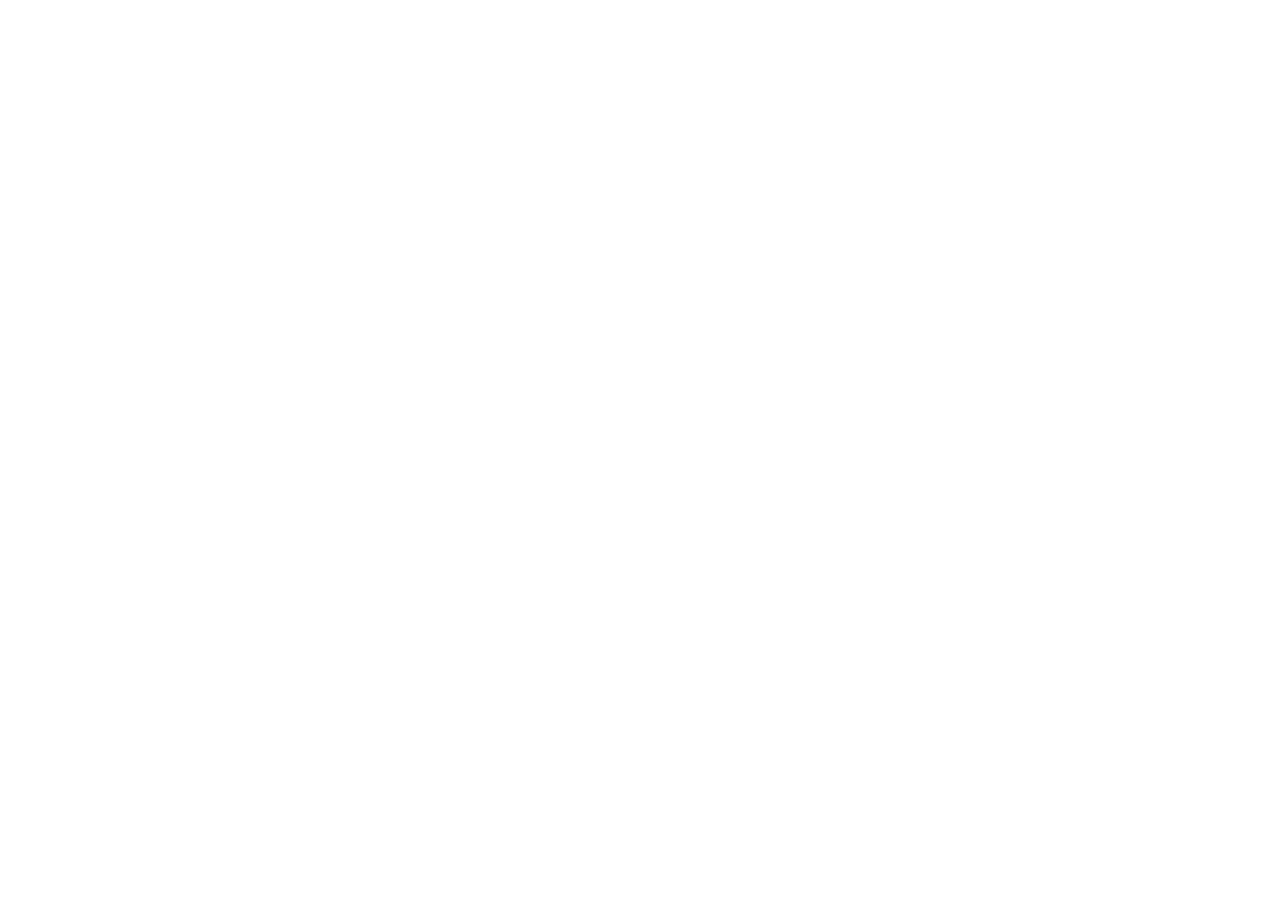
==== app.html @ 73c77e97 "Iniciando o projeto do app mata mosquito em Javascript pela Udemy." ====
<!DOCTYPE html>
<html lang="pt-br">
<head>
    <meta charset="UTF-8">
    <meta name="viewport" content="width=device-width, initial-scale=1.0">
    <title>Mata mosquito</title>
</head>
<!-- O "onresize=""" serve para que a função ajustaTamanhoPalcoJogo() será chamada, ajustando os valores de altura e largura para corresponderem ao novo tamanho da tela -->
<body onresize="ajustaTamanhoPalcoJogo()">
    

    <script src="jogo.js"></script>
</body>
</html>
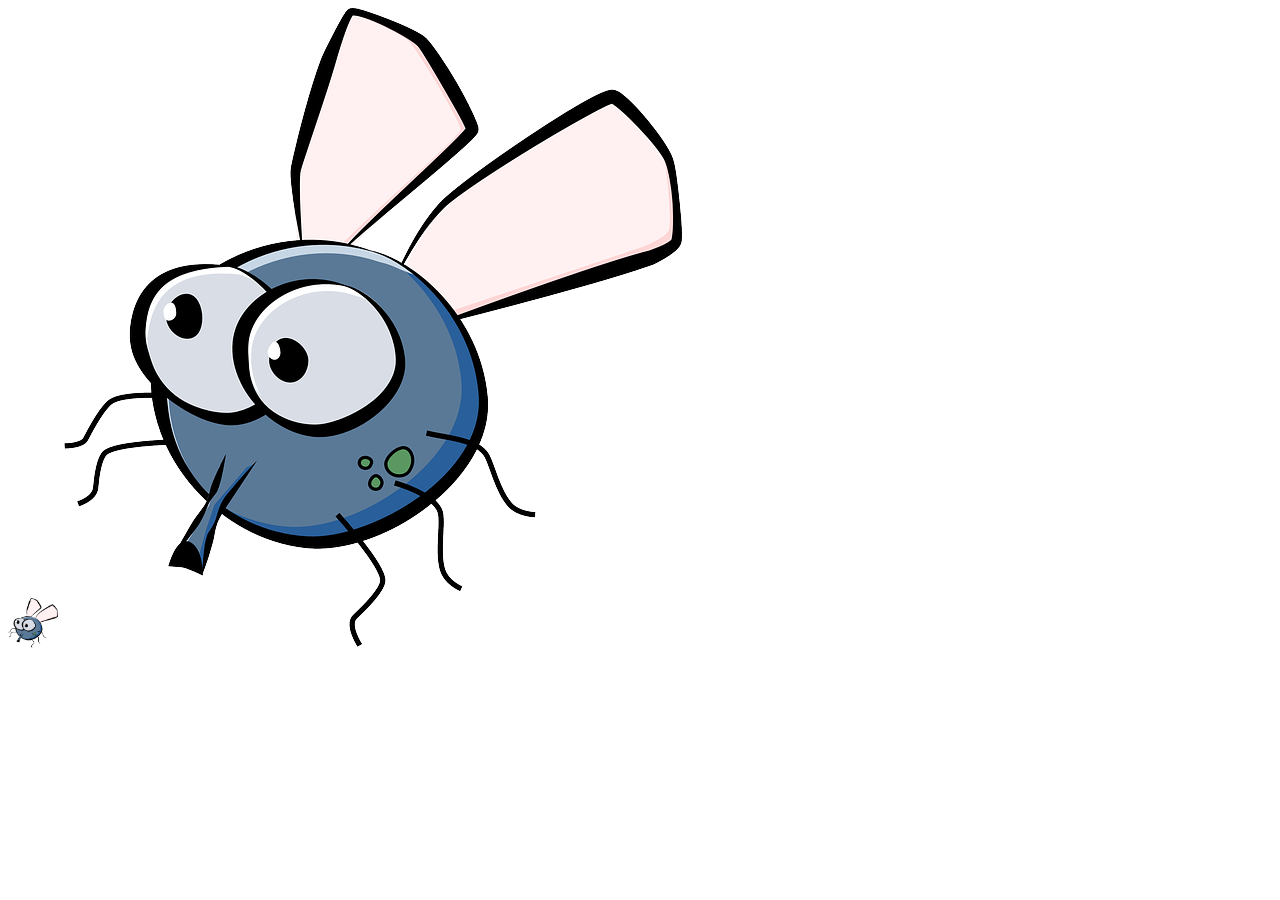
==== commit a9939215: "Gerando posições randomicas no JS para o app mata mosquito." ====
--- a/app.html
+++ b/app.html
@@ -4,11 +4,16 @@
     <meta charset="UTF-8">
     <meta name="viewport" content="width=device-width, initial-scale=1.0">
     <title>Mata mosquito</title>
+    <link rel="stylesheet" href="style.css">
 </head>
 <!-- O "onresize=""" serve para que a função ajustaTamanhoPalcoJogo() será chamada, ajustando os valores de altura e largura para corresponderem ao novo tamanho da tela -->
 <body onresize="ajustaTamanhoPalcoJogo()">
     
+    <img src="imagens/mosca.png" class="mosquito1" alt="mosquito">
 
     <script src="jogo.js"></script>
+    <script>
+        posicaoRandomica()
+    </script>
 </body>
 </html>--- a/style.css
+++ b/style.css
@@ -0,0 +1,6 @@
+@charset "UTF-8";
+
+.mosquito1{
+    width: 50px;
+    height: 50px;
+}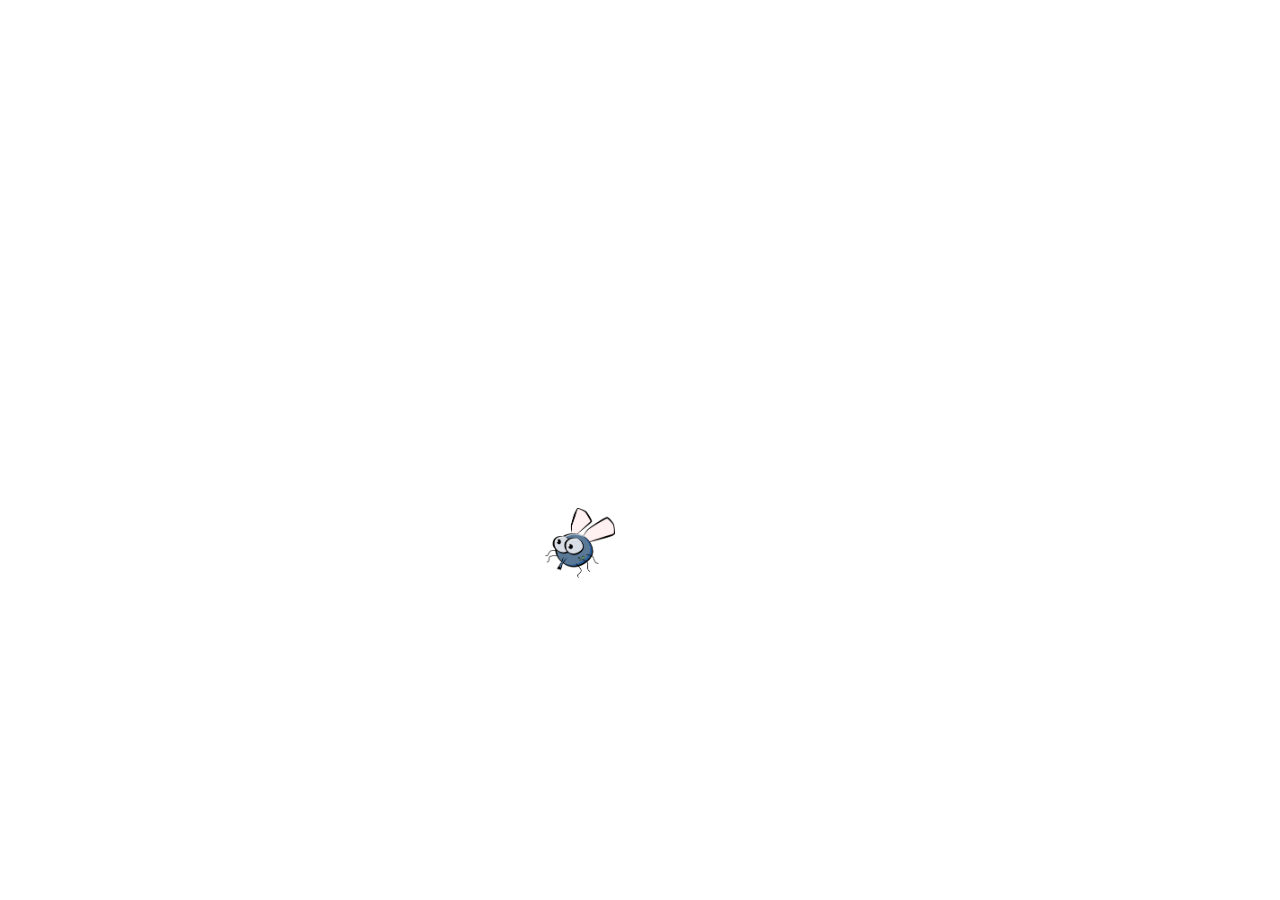
==== commit 811d88bd: "Posições randomicas para o mosquito." ====
--- a/app.html
+++ b/app.html
@@ -8,8 +8,6 @@
 </head>
 <!-- O "onresize=""" serve para que a função ajustaTamanhoPalcoJogo() será chamada, ajustando os valores de altura e largura para corresponderem ao novo tamanho da tela -->
 <body onresize="ajustaTamanhoPalcoJogo()">
-    
-    <img src="imagens/mosca.png" class="mosquito1" alt="mosquito">
 
     <script src="jogo.js"></script>
     <script>
--- a/style.css
+++ b/style.css
@@ -3,4 +3,14 @@
 .mosquito1{
     width: 50px;
     height: 50px;
+}
+
+.mosquito2{
+    width: 70px;
+    height: 70px;
+}
+
+.mosquito3{
+    width: 90px;
+    height: 90px;
 }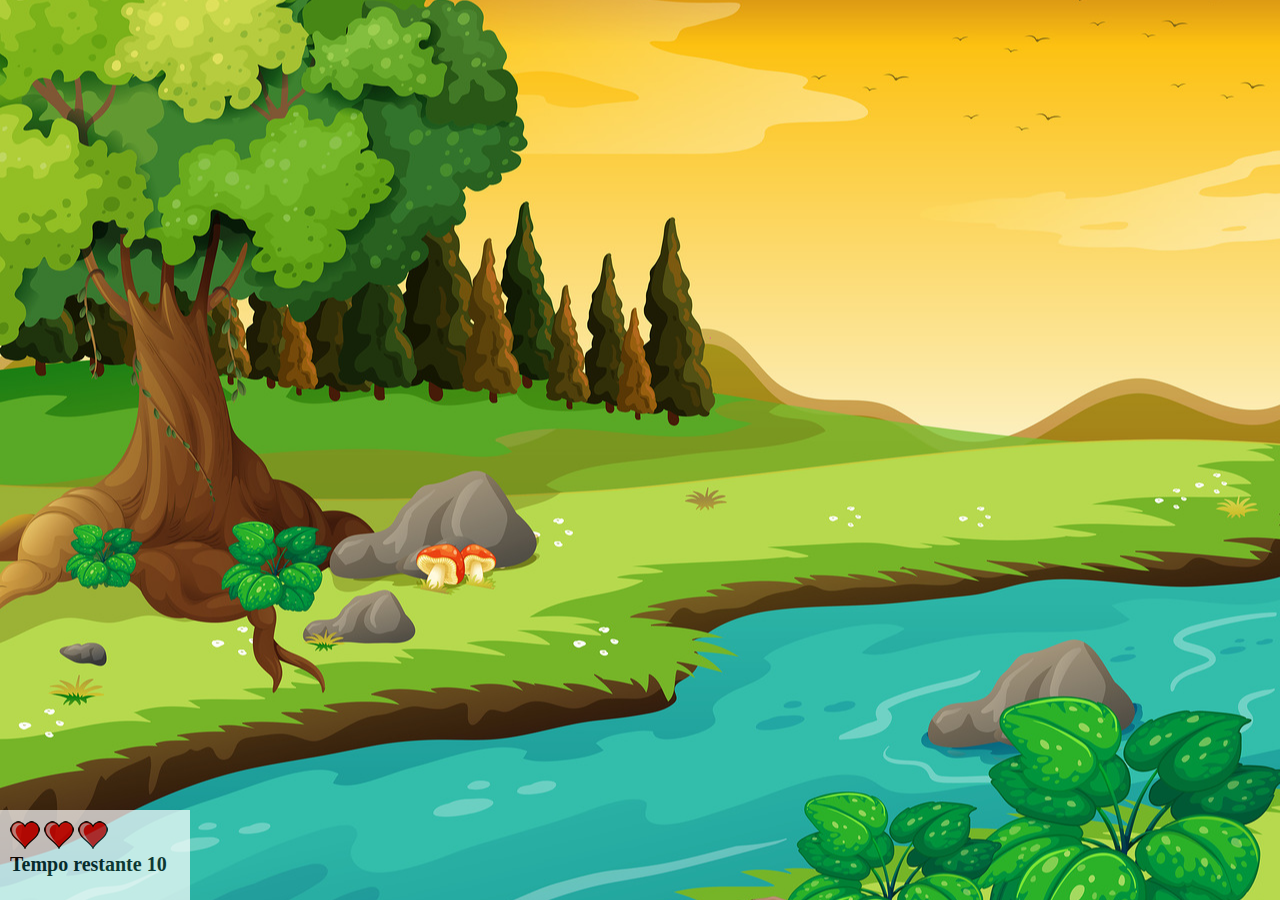
==== commit 3371a9aa: "Quase finalizando o app mata mosquito no Javascript pela Udemy." ====
--- a/app.html
+++ b/app.html
@@ -9,9 +9,31 @@
 <!-- O "onresize=""" serve para que a função ajustaTamanhoPalcoJogo() será chamada, ajustando os valores de altura e largura para corresponderem ao novo tamanho da tela -->
 <body onresize="ajustaTamanhoPalcoJogo()">
 
+    <div class="painel"><!--Criar o painel de tempo-->
+        <div class="vidas"><!--Criar os corações com as vidas-->
+            <img id="v1" src="imagens/coracao_cheio.png" alt="">
+
+            <img id="v2" src="imagens/coracao_cheio.png" alt="">
+
+            <img id="v3" src="imagens/coracao_cheio.png" alt="">
+        </div>
+
+        <div class="cronometro"><!--Criar o cronometro de quanto tempo falta-->
+            Tempo restante
+
+            <span id="cronometro"></span>
+        </div>
+    </div>
+
     <script src="jogo.js"></script>
+
     <script>
-        posicaoRandomica()
+        document.getElementById('cronometro').innerHTML = tempo
+
+        //Fazendo aparecer mosquitos na tela a cada 1segundo, um em cima do outro, no JS vai remover o anterior, e aqui fazer aparecer o outro, e vai ficar nesse ciclo.
+        let criaMosquito = setInterval(function(){
+            posicaoRandomica()
+        }, 1000)
     </script>
 </body>
 </html>--- a/style.css
+++ b/style.css
@@ -1,4 +1,20 @@
 @charset "UTF-8";
+
+*{
+    margin: 0;
+    padding: 0;
+    box-sizing: border-box;
+    overflow: hidden;
+}
+
+body {
+    height: 100vh;
+    width: 100vw;
+    background-image: url(imagens/bg.jpg);
+    background-repeat: no-repeat;
+    background-size: cover;
+    background-position: center center;
+}
 
 .mosquito1{
     width: 50px;
@@ -13,4 +29,34 @@
 .mosquito3{
     width: 90px;
     height: 90px;
+}
+
+.ladoA{
+    transform: scaleX(1);
+}
+
+.ladoB{
+    transform: scaleX(-1);
+}
+
+.painel {
+    position: absolute;
+    width: 190px;
+    height: 90px;
+    padding: 10px;
+    left: 0px;
+    bottom: 0px;
+    border-top: 1px solid #fff;
+    background-color: #fff;
+    opacity: 0.7;
+}
+
+.vidas {
+    float: left;
+}
+
+.cronometro {
+    float: left;
+    font-size: 20px;
+    font-weight: bold;
 }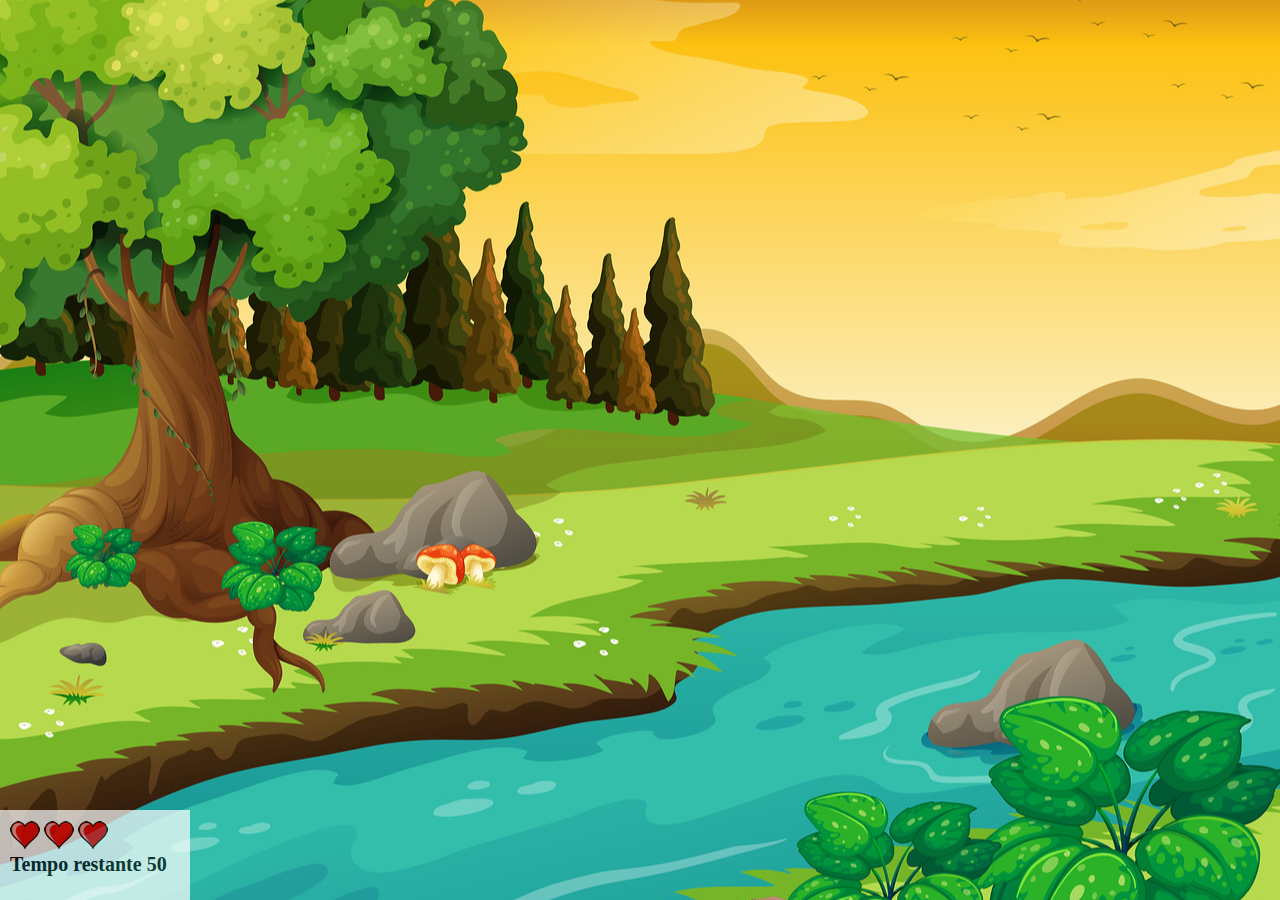
==== commit 39056440: "Projeto app mata mosquito pela Udemy finalizado!!!" ====
--- a/app.html
+++ b/app.html
@@ -33,7 +33,7 @@
         //Fazendo aparecer mosquitos na tela a cada 1segundo, um em cima do outro, no JS vai remover o anterior, e aqui fazer aparecer o outro, e vai ficar nesse ciclo.
         let criaMosquito = setInterval(function(){
             posicaoRandomica()
-        }, 1000)
+        }, criaMosquitoTempo)
     </script>
 </body>
 </html>--- a/style.css
+++ b/style.css
@@ -5,6 +5,10 @@
     padding: 0;
     box-sizing: border-box;
     overflow: hidden;
+}
+
+html {
+    cursor: url(imagens/mata_mosca.png) 30 30, auto;
 }
 
 body {
